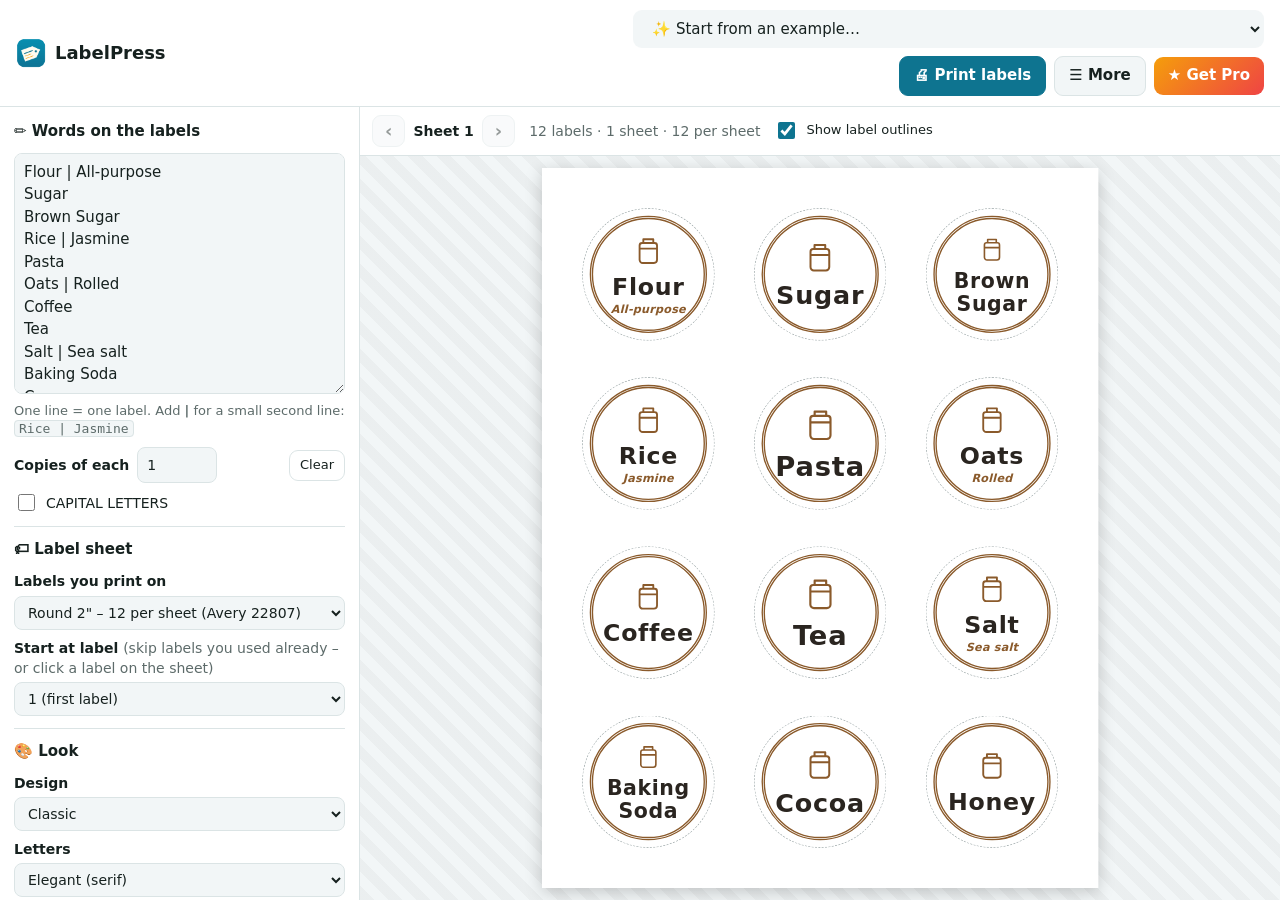
==== index.html @ be786e13 "LabelPress 1.0" ====
<!doctype html>
<html lang="en">
<head>
  <meta charset="utf-8">
  <meta name="viewport" content="width=device-width, initial-scale=1">
  <title>LabelPress – Label Maker for Jars, Boxes &amp; Gift Tags</title>
  <meta name="description" content="Make pretty labels for pantry jars, spices, storage boxes and gift tags and print them on Avery label sheets. Works offline, no subscription.">
  <meta name="theme-color" content="#0e7490">
  <link rel="manifest" href="manifest.json">
  <link rel="icon" href="icon-192.png">
  <link rel="stylesheet" href="style.css">
</head>
<body>
  <header class="topbar">
    <div class="brand"><img src="icon-192.png" alt="" width="30" height="30"><span>LabelPress</span></div>
    <span class="spacer"></span>
    <div class="top-btns">
      <select id="exampleSel" class="tb" aria-label="Start from an example">
        <option value="">✨ Start from an example…</option>
        <option value="pantry">Pantry jars</option>
        <option value="spices">Spice jars</option>
        <option value="boxes">Storage boxes</option>
        <option value="gifts">Christmas gift tags</option>
      </select>
      <button id="printBtn" class="tb primary-tb" title="Print (Ctrl+P)">🖨 Print labels</button>
      <button id="moreBtn" class="tb">☰ More</button>
      <button id="proBtn" class="pro-btn" hidden>★ Get Pro</button>
    </div>
    <div id="menu" class="menu" hidden>
      <button id="testBtn">📏 Print a test sheet (outlines on plain paper)</button>
      <button id="saveBtn">💾 Save my labels (file) <small>Ctrl+S</small></button>
      <button id="openBtn">📂 Open saved labels…</button>
      <hr>
      <a href="help.html" target="_blank" rel="noopener">❓ How to use LabelPress</a>
      <a href="mailto:thequan03072002@gmail.com?subject=LabelPress%20feedback">✉ Feedback &amp; support</a>
      <a href="https://apps.microsoft.com/detail/9NDCRGD5QFJ4" target="_blank" rel="noopener">More apps: RecipePress family cookbook maker</a>
      <a href="https://apps.microsoft.com/detail/9MWSF3JMP1GJ" target="_blank" rel="noopener">More apps: PrintCal photo calendar maker</a>
    </div>
    <input id="openIn" type="file" accept=".json,application/json" hidden>
  </header>

  <main class="layout">
    <aside class="left">
      <section class="tool">
        <h2>✏️ Words on the labels</h2>
        <textarea id="text" rows="10" spellcheck="true" placeholder="One label per line, for example:&#10;Flour&#10;Sugar | Brown&#10;Coffee | Ground"></textarea>
        <p class="hint">One line = one label. Add <b>|</b> for a small second line: <code>Rice | Jasmine</code></p>
        <div class="row">
          <label class="field inline">Copies of each <input id="copies" type="number" min="1" max="500" step="1"></label>
          <button id="clearBtn" class="ghost small" type="button">Clear</button>
        </div>
        <label class="check"><input id="upper" type="checkbox"> CAPITAL LETTERS</label>
      </section>
      <section class="tool">
        <h2>🏷 Label sheet</h2>
        <label class="field">Labels you print on<select id="sheetSel"></select></label>
        <div id="customBox" class="custom" hidden>
          <label class="field">Paper<select id="c_paper"><option value="letter">US Letter</option><option value="a4">A4</option></select></label>
          <label class="field">Shape<select id="c_shape"><option value="rect">Rectangle</option><option value="round">Round</option></select></label>
          <label class="field">Width (in)<input id="c_w" type="number" step="0.01"></label>
          <label class="field">Height (in)<input id="c_h" type="number" step="0.01"></label>
          <label class="field">Across<input id="c_cols" type="number" step="1"></label>
          <label class="field">Down<input id="c_rows" type="number" step="1"></label>
          <label class="field">Top margin (in)<input id="c_top" type="number" step="0.01"></label>
          <label class="field">Left margin (in)<input id="c_left" type="number" step="0.01"></label>
          <label class="field">Step across (in)<input id="c_hp" type="number" step="0.01"></label>
          <label class="field">Step down (in)<input id="c_vp" type="number" step="0.01"></label>
          <label class="field">Corner (in)<input id="c_r" type="number" step="0.01"></label>
        </div>
        <label class="field">Start at label <span class="muted">(skip labels you used already – or click a label on the sheet)</span><select id="startSel"></select></label>
      </section>
      <section class="tool">
        <h2>🎨 Look</h2>
        <label class="field">Design<select id="designSel"></select></label>
        <label class="field">Letters<select id="fontSel"></select></label>
        <div class="field">Picture<div id="icons" class="icons"></div></div>
        <div class="two">
          <label class="field">Colour<input id="accent" type="color"></label>
          <label class="field">Text<input id="ink" type="color"></label>
        </div>
      </section>
      <details class="tool fine">
        <summary>📏 Fine-tune the print position</summary>
        <p class="hint">Labels a little off on the sheet? Print a test sheet (☰ More), then move everything in millimetres.</p>
        <div class="two">
          <label class="field">Right / left (mm)<input id="dx" type="number" min="-10" max="10" step="0.5"></label>
          <label class="field">Down / up (mm)<input id="dy" type="number" min="-10" max="10" step="0.5"></label>
        </div>
        <button id="resetPos" class="ghost small" type="button">Back to 0</button>
      </details>
      <p id="setHint" class="hint warn"></p>
      <p class="promise">🔒 Works on this PC, offline – nothing is uploaded.<br>💳 Pay once for Pro – no subscription.</p>
      <p class="fb-note">💬 Something not working the way you want? Tell me – <a href="mailto:thequan03072002@gmail.com?subject=LabelPress%20feedback">thequan03072002@gmail.com</a>. I read every message and improve the app.</p>
    </aside>

    <section class="stage">
      <div class="stagebar">
        <span class="nav"><button id="prevBtn" title="Previous sheet">‹</button><span id="pageLine"></span><button id="nextBtn" title="Next sheet">›</button></span>
        <span id="countLine" class="muted"></span>
        <label class="check small-check"><input id="outline" type="checkbox"> Show label outlines</label>
      </div>
      <div id="preview" class="preview"></div>
    </section>
  </main>

  <dialog id="proDialog" class="dlg">
    <h2>LabelPress Pro</h2>
    <p class="muted">One-time purchase. Yours forever on this Microsoft account. No subscription, ever.</p>
    <ul class="pro-list">
      <li><strong>Print all sheets at once</strong> – the free version prints one sheet at a time</li>
      <li><strong>5 more designs</strong> – Farmhouse kraft, Chalkboard, Botanical, Christmas and Kids</li>
      <li><strong>12 more pictures</strong> – heart, wheat, cup, apple, spice, cookie, box, gift, snowflake, tree, paw…</li>
      <li><strong>Any label size</strong> – type in the measurements of any label sheet</li>
    </ul>
    <p class="fb-note">💬 Something not working the way you want? Tell me – <a href="mailto:thequan03072002@gmail.com?subject=LabelPress%20feedback">thequan03072002@gmail.com</a>. I read every message and improve the app.</p>
    <p id="proMsg" class="pro-msg" hidden></p>
    <div class="row-btns">
      <button id="buyBtn" class="primary" autofocus>Unlock Pro</button>
      <button id="restoreBtn" class="ghost">Restore purchase</button>
      <button id="closePro" class="ghost">Not now</button>
    </div>
  </dialog>
  <div id="toast" class="toast" hidden></div>
  <div id="restartBar" class="restart" hidden>A new version of LabelPress is ready. <button id="restartBtn" class="primary">Restart now</button></div>
  <div id="printArea"></div>
  <script src="app.js"></script>
</body>
</html>
---- style.css ----
:root { --bg: #f2f6f7; --card: #ffffff; --text: #16211f; --muted: #5d6b6a; --line: #dbe4e5; --acc: #0e7490; --acc-2: #cffafe; --on-acc: #ffffff; --danger: #b42318; color-scheme: light dark; }
@media (prefers-color-scheme: dark) { :root { --bg: #0e1415; --card: #172022; --text: #e6eff0; --muted: #94a6a8; --line: #2a3638; --acc: #22d3ee; --acc-2: #0b3a44; --on-acc: #04252c; --danger: #f97066; } }
* { box-sizing: border-box; }
html, body { height: 100%; }
body { margin: 0; font: 15px/1.45 "Segoe UI", system-ui, sans-serif; background: var(--bg); color: var(--text); display: flex; flex-direction: column; }
[hidden] { display: none !important; }
h2 { font-size: 15px; margin: 0 0 2px; }
.topbar { position: relative; display: flex; align-items: center; gap: 12px; padding: 10px 16px; border-bottom: 1px solid var(--line); background: var(--card); }
.brand { display: flex; align-items: center; gap: 9px; font-weight: 700; font-size: 18px; }
.brand img { border-radius: 7px; }
.spacer { flex: 1; }
.top-btns { display: flex; gap: 8px; align-items: center; flex-wrap: wrap; justify-content: flex-end; }
button, select.tb { font: inherit; border-radius: 9px; padding: 8px 14px; cursor: pointer; border: 1px solid transparent; }
button:disabled { opacity: .45; cursor: not-allowed; }
.tb { background: var(--bg); color: var(--text); border-color: var(--line); font-weight: 600; }
.tb:hover:not(:disabled), .ghost:hover:not(:disabled) { border-color: var(--acc); }
.primary, .primary-tb { background: var(--acc); color: var(--on-acc); font-weight: 700; border-color: var(--acc); }
.ghost { background: transparent; color: var(--text); border-color: var(--line); }
.small { padding: 5px 10px; font-size: 13px; }
.pro-btn { background: linear-gradient(135deg, #f59e0b, #ef4444); color: #fff; font-weight: 700; border: 0; }
.pro-btn.is-pro { background: var(--acc-2); color: var(--acc); cursor: default; }
body.unlocked .pro-only { display: none; }
.menu { position: absolute; right: 16px; top: 54px; z-index: 20; background: var(--card); border: 1px solid var(--line); border-radius: 12px; padding: 6px; display: flex; flex-direction: column; min-width: 320px; box-shadow: 0 10px 30px rgba(0,0,0,.25); }
.menu button, .menu a { text-align: left; background: transparent; color: var(--text); padding: 9px 12px; border-radius: 8px; text-decoration: none; border: 0; }
.menu button:hover, .menu a:hover { background: var(--acc-2); }
.menu small { color: var(--muted); margin-left: 6px; }
.menu hr { border: 0; border-top: 1px solid var(--line); margin: 4px 6px; }
.layout { flex: 1; min-height: 0; display: grid; grid-template-columns: 360px minmax(0, 1fr); }
.left { background: var(--card); border-right: 1px solid var(--line); padding: 14px; overflow: auto; display: flex; flex-direction: column; gap: 12px; }
.left > * { flex-shrink: 0; }
.tool { display: flex; flex-direction: column; gap: 8px; padding-bottom: 12px; border-bottom: 1px solid var(--line); }
.fine summary { cursor: pointer; font-weight: 600; }
.field { display: block; font-size: 14px; font-weight: 600; }
.field > input, .field > select, .field > textarea { display: block; margin-top: 4px; }
.field.inline { display: flex; align-items: center; gap: 8px; }
.field.inline input { width: 80px; margin: 0; }
.row { display: flex; align-items: center; justify-content: space-between; gap: 8px; }
.two { display: grid; grid-template-columns: 1fr 1fr; gap: 8px; }
.custom { display: grid; grid-template-columns: 1fr 1fr; gap: 6px 8px; padding: 8px; border: 1px dashed var(--line); border-radius: 9px; }
input[type=text], input[type=number], select, textarea { font: inherit; padding: 7px 9px; border-radius: 8px; border: 1px solid var(--line); background: var(--bg); color: var(--text); width: 100%; font-weight: 400; }
input[type=color] { width: 100%; height: 34px; border: 1px solid var(--line); border-radius: 8px; background: var(--bg); padding: 2px; }
textarea { resize: vertical; line-height: 1.5; }
input:focus, select:focus, textarea:focus, button:focus-visible { outline: 3px solid var(--acc); outline-offset: 1px; }
.check { display: flex; align-items: center; gap: 8px; font-size: 14px; }
.check input { width: 17px; height: 17px; accent-color: var(--acc); }
.small-check { font-size: 13px; }
.hint { color: var(--muted); font-size: 13px; margin: 0; }
.hint code { background: var(--bg); border: 1px solid var(--line); border-radius: 4px; padding: 0 4px; }
.hint.warn:not(:empty) { color: var(--text); background: var(--acc-2); padding: 8px 10px; border-radius: 8px; }
.muted { color: var(--muted); font-weight: 400; }
.promise { font-size: 13px; color: var(--muted); margin: 0; line-height: 1.7; }
.fb-note { color: var(--muted); font-size: 12px; font-weight: 400; line-height: 1.45; margin: 0; overflow-wrap: anywhere; }
.fb-note a { color: inherit; text-decoration: underline; }
.icons { display: grid; grid-template-columns: repeat(8, 1fr); gap: 4px; margin-top: 4px; }
.icb { position: relative; padding: 4px; aspect-ratio: 1; background: var(--bg); border: 1px solid var(--line); color: var(--text); display: grid; place-items: center; font-size: 16px; }
.icb .ic { width: 22px; height: 22px; fill: none; stroke: currentColor; stroke-width: 1.6; stroke-linecap: round; stroke-linejoin: round; }
.icb.on { border-color: var(--acc); background: var(--acc-2); }
.icb i { position: absolute; right: 1px; top: -2px; font-size: 9px; font-style: normal; color: #f59e0b; }
.stage { min-width: 0; min-height: 0; display: flex; flex-direction: column; }
.stagebar { display: flex; align-items: center; gap: 14px; flex-wrap: wrap; padding: 8px 12px; border-bottom: 1px solid var(--line); background: var(--card); font-size: 14px; }
.nav { display: flex; align-items: center; gap: 8px; font-weight: 600; }
.nav button { background: var(--bg); color: var(--text); border: 1px solid var(--line); padding: 2px 12px; font-weight: 700; font-size: 18px; }
.preview { flex: 1; min-height: 0; overflow: auto; padding: 12px; background: repeating-linear-gradient(45deg, #8881 0 10px, transparent 10px 20px); }
.zoomer { position: relative; transform-origin: 0 0; margin: 0 auto; }
.zoomer .page { box-shadow: 0 6px 24px #0003; }
.preview .lab { cursor: pointer; }
.preview .lab.empty { background: repeating-linear-gradient(45deg, #0000000d 0 6px, transparent 6px 12px); }
.preview.outlines .lab { outline: 1px dashed #9aa5a6; outline-offset: 0; }
.wm { position: absolute; inset: 0; display: flex; flex-direction: column; align-items: center; justify-content: center; pointer-events: none; font: 800 96px/1 "Segoe UI", sans-serif; color: rgba(14, 116, 144, .22); transform: rotate(-28deg); letter-spacing: .08em; }
.wm small { font-size: 28px; letter-spacing: .02em; }
.dlg { border: 1px solid var(--line); border-radius: 16px; background: var(--card); color: var(--text); padding: 22px; max-width: 500px; }
.dlg::backdrop { background: #0007; }
.pro-list { padding-left: 20px; }
.pro-list li { margin: 6px 0; }
.pro-msg { background: var(--acc-2); padding: 8px 10px; border-radius: 8px; }
.row-btns { display: flex; gap: 8px; flex-wrap: wrap; margin-top: 12px; }
.toast { position: fixed; left: 50%; bottom: 24px; transform: translateX(-50%); background: #16211f; color: #fff; padding: 10px 16px; border-radius: 10px; z-index: 50; max-width: 90vw; }
.restart { position: fixed; left: 50%; top: 12px; transform: translateX(-50%); background: var(--card); border: 1px solid var(--line); border-radius: 12px; padding: 8px 10px 8px 16px; z-index: 60; display: flex; gap: 12px; align-items: center; box-shadow: 0 6px 20px #0004; }
@media (max-width: 860px) { html, body { height: auto; } .layout { flex: none; grid-template-columns: 1fr; } .left { border-right: 0; border-bottom: 1px solid var(--line); overflow: visible; } .preview { min-height: 70vh; } .topbar { flex-wrap: wrap; } }

/* ============ the labels (same in preview and print) ============ */
.page { position: relative; background: #fff; overflow: hidden; -webkit-print-color-adjust: exact; print-color-adjust: exact; color: var(--ink); font-family: var(--font); }
.lab { position: absolute; overflow: hidden; }
.lab-in { position: relative; z-index: 1; width: 100%; height: 100%; display: flex; align-items: center; justify-content: center; gap: .3em; padding: .35em .45em; font-size: calc(var(--k, 1) * 1em); text-align: center; line-height: 1.1; }
.lab-in.tall { flex-direction: column; padding: 10% 9%; }
.lab-in.wide { flex-direction: row; padding: .45em .75em; }
.lab-in.wide .txt { text-align: left; flex: 1; }
.lab.round .lab-in { padding: 20% 15% 18%; }
.txt { min-width: 0; max-width: 100%; display: flex; flex-direction: column; gap: .12em; }
.t1 { font-size: 1em; font-weight: 700; white-space: nowrap; overflow-wrap: normal; }
.tall .t1 { font-size: .95em; white-space: normal; }
.wide .t1 { font-size: 1.25em; }
.t2 { font-size: .45em; color: var(--accent); font-weight: 600; letter-spacing: .02em; }
.wide .t2 { font-size: .6em; }
.ic { flex: none; fill: none; stroke: var(--accent); stroke-width: 1.5; stroke-linecap: round; stroke-linejoin: round; }
.tall .ic { width: 1.2em; height: 1.2em; }
.wide .ic { width: 2.6em; height: 2.6em; }
/* designs */
.d-classic { background: #fff; }
.d-classic::before { content: ""; position: absolute; inset: 5%; border: .045em double var(--accent); border-width: .12em; border-radius: inherit; }
.d-classic .t1 { letter-spacing: .03em; }
.d-classic .t2 { font-style: italic; }
.d-modern { background: #fff; }
.d-modern::before { content: ""; position: absolute; left: 0; top: 0; bottom: 0; width: 9%; background: var(--accent); }
.d-modern .lab-in { padding-left: 14%; }
.d-modern .t2 { text-transform: uppercase; letter-spacing: .12em; }
.d-minimal { background: #fff; }
.d-kraft { background: radial-gradient(circle at 30% 25%, #d8b88c, #c19a6b 70%, #b48c5c); color: #3e2a17; }
.d-kraft::before { content: ""; position: absolute; inset: 6%; border: .06em dashed #fff8eccc; border-radius: inherit; }
.d-kraft .t2 { color: #fff8ec; }
.d-kraft .ic { stroke: #3e2a17; }
.d-chalk { background: radial-gradient(circle at 40% 30%, #3a3d3c, #232524 75%); color: #f4f1ea; }
.d-chalk::before { content: ""; position: absolute; inset: 6%; border: .05em solid #f4f1ea99; border-radius: inherit; }
.d-chalk .t2 { color: #e9e1c9; }
.d-chalk .ic { stroke: #f4f1ea; }
.d-botanical { background: #f4f8ef; }
.d-botanical::before { content: ""; position: absolute; inset: 5%; border: .05em solid var(--accent); border-radius: inherit; opacity: .7; }
.d-botanical::after { content: "❦"; position: absolute; right: 9%; bottom: 7%; font-size: .55em; color: var(--accent); opacity: .7; }
.d-xmas { background: repeating-linear-gradient(45deg, #c62828 0 .18em, #fff .18em .36em); }
.d-xmas::before { content: ""; position: absolute; inset: 7%; background: #fff; border-radius: inherit; }
.d-xmas .t1 { color: #b71c1c; }
.d-xmas .t2 { color: #1b5e20; }
.d-xmas .ic { stroke: #1b5e20; }
.d-kids { background: color-mix(in srgb, var(--accent) 22%, #fff); }
.d-kids::before { content: ""; position: absolute; inset: 5%; border: .1em solid var(--accent); border-radius: inherit; }
.d-kids .t1 { font-weight: 900; }
/* test sheet: outlines and numbers only */
.lab.test { border: 1px solid #000; display: grid; place-items: center; font: 600 10pt "Segoe UI", sans-serif; color: #555; }

#printArea { display: none; }
#printArea.measure { display: block; position: absolute; left: -20000px; top: 0; }
@media print {
  html, body { height: auto; background: #fff; display: block; }
  body > *:not(#printArea) { display: none !important; }
  #printArea { display: block; }
  #printArea .page { break-after: page; page-break-after: always; }
  #printArea .page:last-child { break-after: auto; page-break-after: auto; }
}
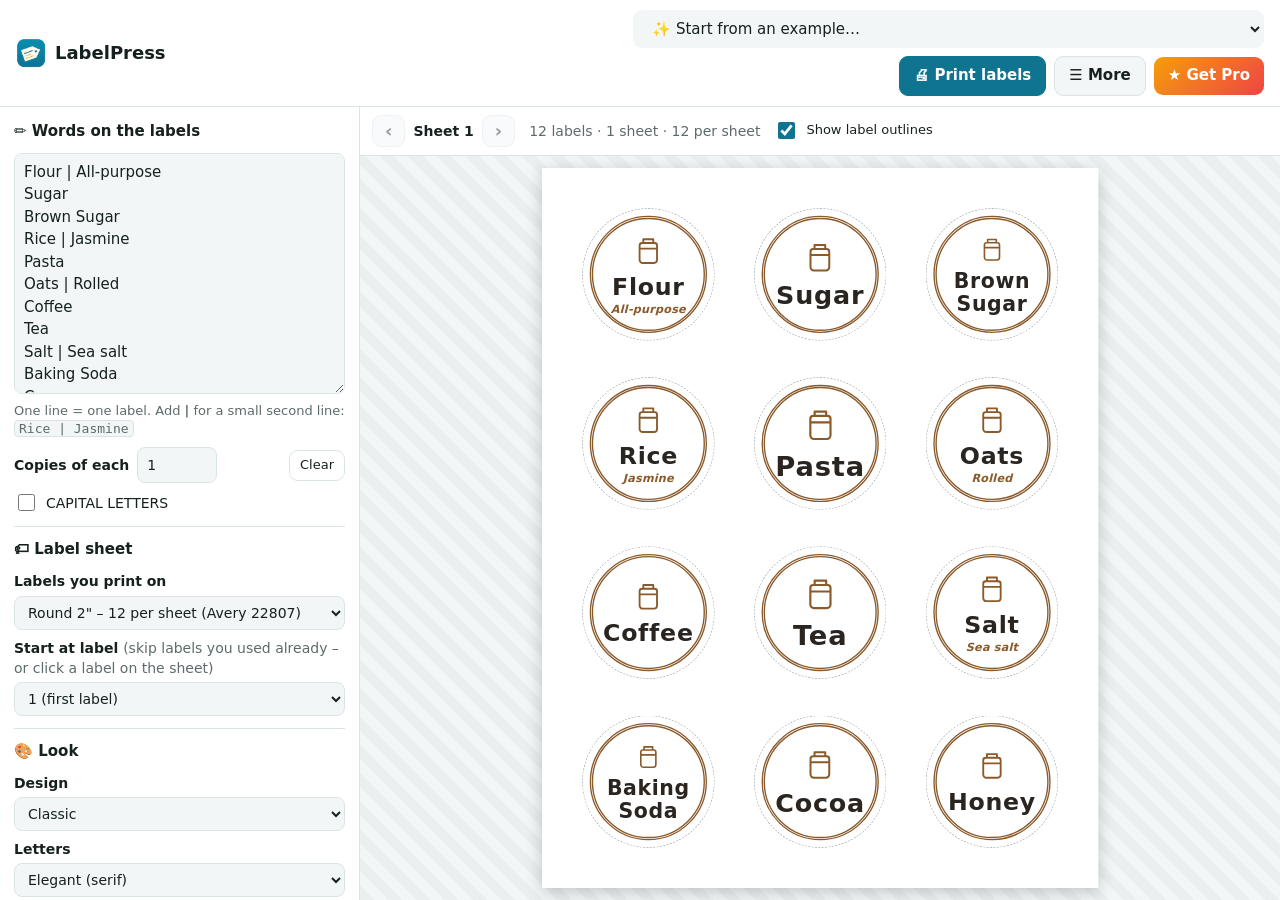
==== commit 28583fe7: "Add Rate this app link and one-time rating question" ====
--- a/index.html
+++ b/index.html
@@ -124,5 +124,6 @@
   <div id="restartBar" class="restart" hidden>A new version of LabelPress is ready. <button id="restartBtn" class="primary">Restart now</button></div>
   <div id="printArea"></div>
   <script src="app.js"></script>
+  <script src="rate.js" data-id="9NP0RPZLKVFR" data-app="LabelPress"></script>
 </body>
 </html>
